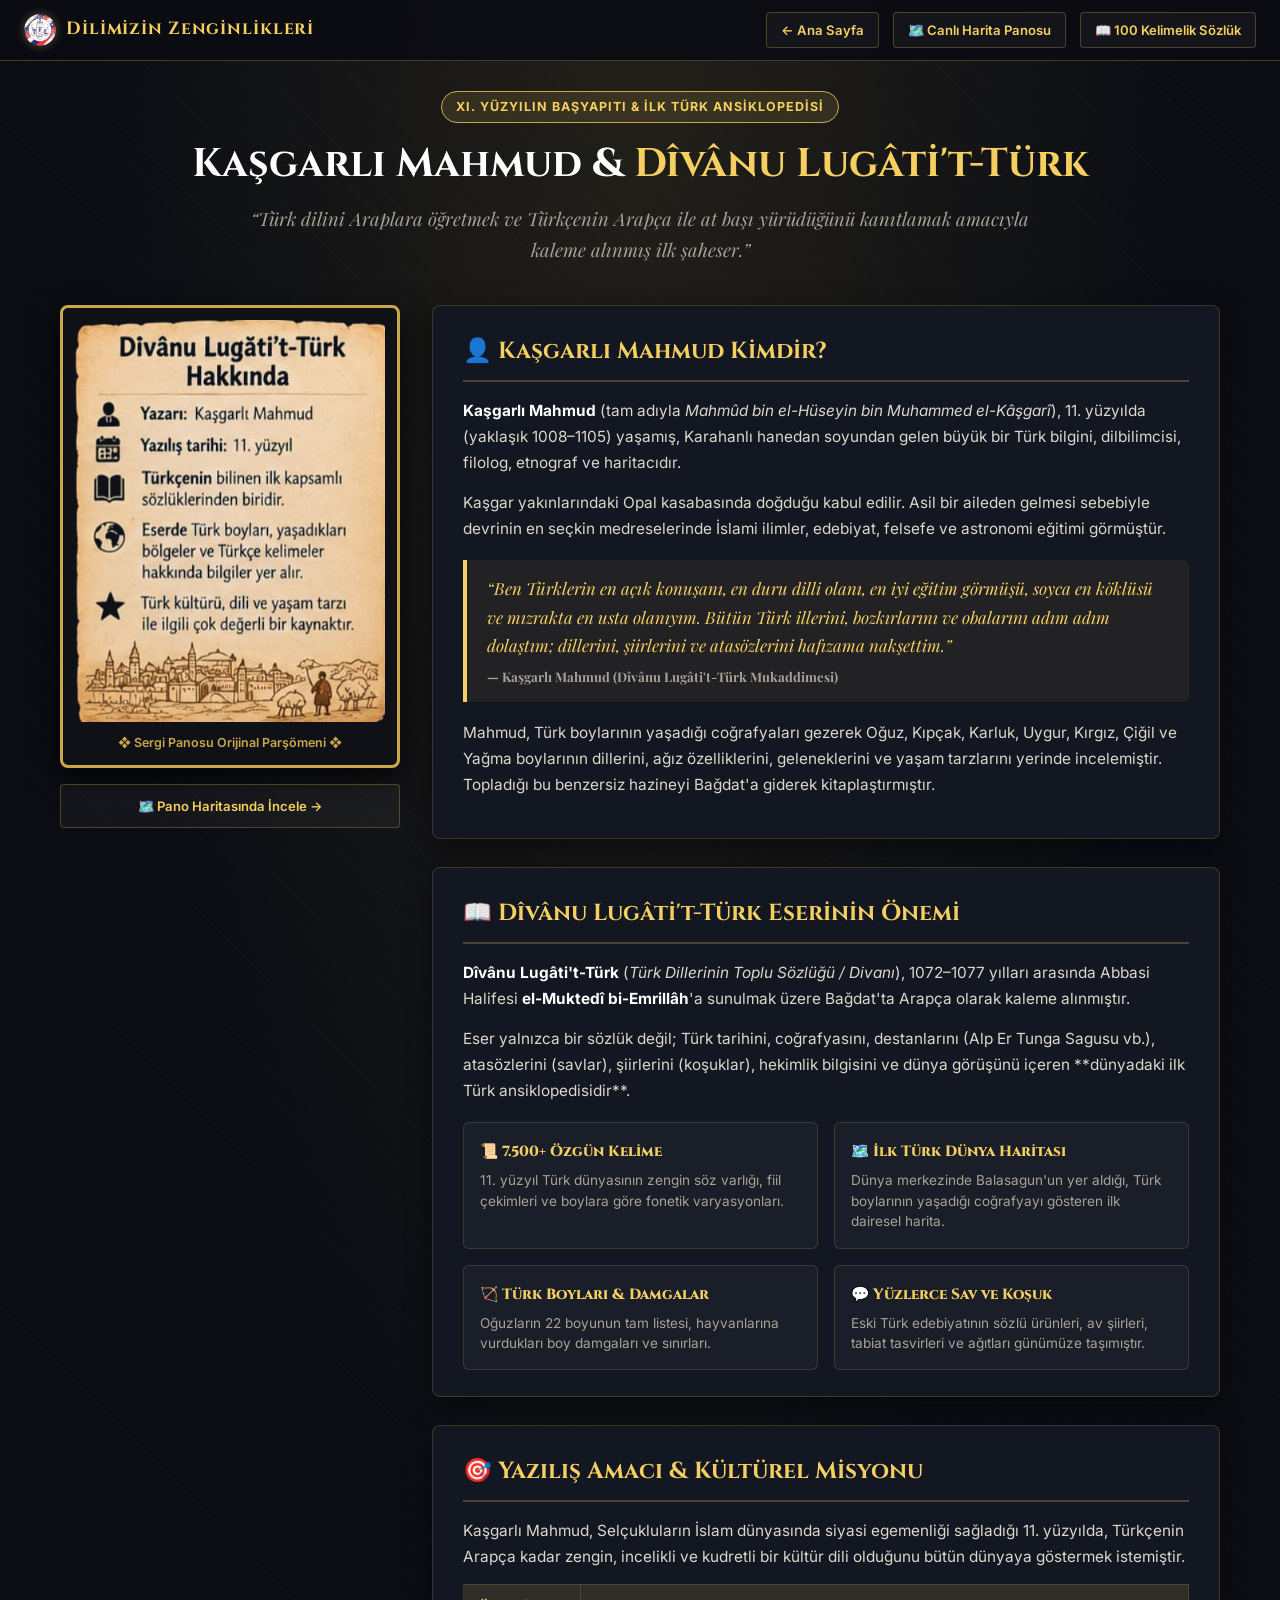
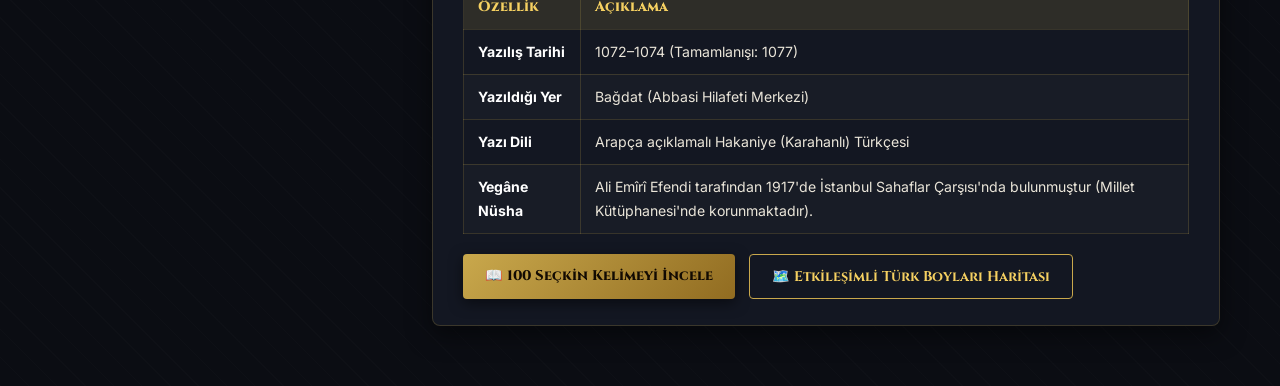
==== divanu.html @ dffff852 "Add files via upload" ====
<!DOCTYPE html>
<html lang="tr">
<head>
  <link rel="icon" href="favicon.ico" />
  <meta charset="UTF-8" />
  <meta name="viewport" content="width=device-width, initial-scale=1.0" />
  <title>Kaşgarlı Mahmud ve Dîvânu Lugâti't-Türk Rehberi – Dilimizin Zenginlikleri</title>
  <meta name="description" content="Kaşgarlı Mahmud'un hayatı, Türk dünyası seyahatleri ve 11. yüzyıl başyapıtı Dîvânu Lugâti't-Türk hakkında kapsamlı ansiklopedik rehber." />
  <link rel="preconnect" href="https://fonts.googleapis.com" />
  <link rel="preconnect" href="https://fonts.gstatic.com" crossorigin />
  <link href="https://fonts.googleapis.com/css2?family=Cinzel:wght@600;700;900&family=Playfair+Display:ital,wght@0,600;0,700;1,400&family=Inter:wght@400;500;600;700&display=swap" rel="stylesheet" />
  <style>
    :root {
      --gold-bright: #F5D061;
      --gold-mid:    #C9A84C;
      --gold-dark:   #8C6F2D;
      --bg-dark:     #0B0D13;
      --bg-card:     #131722;
      --text-main:   #EAE5D9;
      --text-muted:  #A8A296;
      --parch-bg:    #FDF9EE;
      --parch-border:#C0A265;
      --font-display:'Cinzel', serif;
      --font-serif:  'Playfair Display', serif;
      --font-body:   'Inter', sans-serif;
    }

    * { box-sizing: border-box; margin: 0; padding: 0; }
    body {
      background-color: var(--bg-dark);
      background-image: 
        radial-gradient(ellipse at 50% 0%, rgba(201,168,76,0.12) 0%, transparent 60%),
        repeating-linear-gradient(45deg, rgba(255,255,255,0.01) 0, rgba(255,255,255,0.01) 1px, transparent 0, transparent 20px);
      color: var(--text-main);
      font-family: var(--font-body);
      line-height: 1.7;
      padding-bottom: 60px;
    }

    /* ── ÜST GEZİNME ÇUBUĞU ── */
    .top-nav {
      position: sticky;
      top: 0;
      z-index: 100;
      background: rgba(11,13,19,0.92);
      backdrop-filter: blur(10px);
      border-bottom: 1px solid rgba(201,168,76,0.3);
      padding: 12px 24px;
      display: flex;
      justify-content: space-between;
      align-items: center;
    }
    .nav-brand {
      display: flex;
      align-items: center;
      gap: 10px;
      text-decoration: none;
      color: var(--gold-bright);
      font-family: var(--font-display);
      font-size: 1.1rem;
      font-weight: 700;
      letter-spacing: 0.05em;
    }
    .nav-links {
      display: flex;
      align-items: center;
      gap: 14px;
    }
    .nav-btn {
      color: var(--gold-bright);
      text-decoration: none;
      font-size: 0.82rem;
      font-weight: 600;
      padding: 6px 14px;
      border: 1px solid rgba(201,168,76,0.3);
      border-radius: 4px;
      background: rgba(255,255,255,0.04);
      transition: all 0.2s;
    }
    .nav-btn:hover {
      background: var(--gold-mid);
      color: #120a02;
    }

    /* ── HERO BANNER ── */
    .hero-banner {
      max-width: 1200px;
      margin: 30px auto 40px;
      padding: 0 20px;
      text-align: center;
    }
    .hero-badge {
      display: inline-flex;
      align-items: center;
      gap: 6px;
      padding: 4px 14px;
      background: rgba(201,168,76,0.15);
      border: 1px solid var(--gold-mid);
      border-radius: 20px;
      color: var(--gold-bright);
      font-size: 0.78rem;
      font-weight: 700;
      letter-spacing: 0.08em;
      margin-bottom: 16px;
      text-transform: uppercase;
    }
    .hero-title {
      font-family: var(--font-display);
      font-size: 2.5rem;
      color: #FFFFFF;
      margin-bottom: 14px;
      line-height: 1.25;
    }
    .hero-title span { color: var(--gold-bright); }
    .hero-subtitle {
      font-family: var(--font-serif);
      font-style: italic;
      color: var(--text-muted);
      font-size: 1.15rem;
      max-width: 780px;
      margin: 0 auto;
    }

    /* ── ANA İÇERİK IZGARASI ── */
    .content-container {
      max-width: 1200px;
      margin: 0 auto;
      padding: 0 20px;
      display: grid;
      grid-template-columns: 340px 1fr;
      gap: 32px;
    }
    @media (max-width: 900px) {
      .content-container { grid-template-columns: 1fr; }
    }

    /* Sol Bilgi Kartı (Panodaki Orijinal Parşömen) */
    .sidebar-parchment {
      position: sticky;
      top: 80px;
      align-self: start;
    }
    .parchment-img-wrap {
      background: #0f1117;
      border: 3px solid var(--gold-mid);
      border-radius: 8px;
      padding: 12px;
      box-shadow: 0 10px 30px rgba(0,0,0,0.8);
      text-align: center;
    }
    .parchment-img-wrap img {
      width: 100%;
      height: auto;
      border-radius: 4px;
      display: block;
    }
    .parchment-caption {
      margin-top: 10px;
      font-size: 0.78rem;
      color: var(--gold-mid);
      font-weight: 600;
    }

    /* Sağ Detaylı Ansiklopedik İçerik */
    .main-article {
      display: flex;
      flex-direction: column;
      gap: 28px;
    }
    .info-card {
      background: var(--bg-card);
      border: 1px solid rgba(201,168,76,0.22);
      border-radius: 8px;
      padding: 26px 30px;
      box-shadow: 0 8px 24px rgba(0,0,0,0.5);
    }
    .info-card h2 {
      font-family: var(--font-display);
      font-size: 1.45rem;
      color: var(--gold-bright);
      margin-bottom: 16px;
      padding-bottom: 8px;
      border-bottom: 2px solid rgba(201,168,76,0.3);
      display: flex;
      align-items: center;
      gap: 10px;
    }
    .info-card p {
      margin-bottom: 14px;
      color: #DDD7CA;
      font-size: 0.96rem;
    }
    .info-card strong { color: #FFFFFF; }

    /* Alıntı Kutusu */
    .quote-box {
      background: rgba(201,168,76,0.08);
      border-left: 4px solid var(--gold-bright);
      padding: 14px 20px;
      border-radius: 0 6px 6px 0;
      margin: 18px 0;
      font-family: var(--font-serif);
      font-style: italic;
      color: var(--gold-bright);
      font-size: 1.05rem;
    }
    .quote-author {
      display: block;
      margin-top: 6px;
      font-size: 0.82rem;
      font-style: normal;
      color: var(--text-muted);
      font-weight: 700;
    }

    /* 4 Temel Özellik Grid */
    .features-grid {
      display: grid;
      grid-template-columns: repeat(2, 1fr);
      gap: 16px;
      margin-top: 18px;
    }
    @media (max-width: 600px) {
      .features-grid { grid-template-columns: 1fr; }
    }
    .feature-item {
      background: rgba(255,255,255,0.03);
      border: 1px solid rgba(201,168,76,0.2);
      border-radius: 6px;
      padding: 16px;
    }
    .feature-item-title {
      font-family: var(--font-display);
      font-size: 0.92rem;
      font-weight: 800;
      color: var(--gold-bright);
      margin-bottom: 6px;
      display: flex;
      align-items: center;
      gap: 8px;
    }
    .feature-item p {
      font-size: 0.85rem;
      color: var(--text-muted);
      margin: 0;
      line-height: 1.5;
    }

    /* Eserin Bölümleri Tablosu */
    .dlt-stats-table {
      width: 100%;
      border-collapse: collapse;
      margin-top: 14px;
      font-size: 0.88rem;
    }
    .dlt-stats-table th, .dlt-stats-table td {
      padding: 10px 14px;
      border: 1px solid rgba(201,168,76,0.2);
      text-align: left;
    }
    .dlt-stats-table th {
      background: rgba(201,168,76,0.15);
      color: var(--gold-bright);
      font-family: var(--font-display);
      font-weight: 800;
    }
    .dlt-stats-table tr:nth-child(even) {
      background: rgba(255,255,255,0.02);
    }

    /* Aksiyon Çubuğu */
    .action-cta-box {
      margin-top: 20px;
      display: flex;
      gap: 14px;
      flex-wrap: wrap;
    }
    .cta-btn-primary {
      background: linear-gradient(135deg, var(--gold-mid), #916c21);
      color: #120a02;
      text-decoration: none;
      font-family: var(--font-display);
      font-weight: 800;
      padding: 10px 22px;
      border-radius: 4px;
      font-size: 0.88rem;
      box-shadow: 0 4px 14px rgba(0,0,0,0.5);
      transition: transform 0.2s;
    }
    .cta-btn-primary:hover { transform: scale(1.04); }
    .cta-btn-secondary {
      background: transparent;
      color: var(--gold-bright);
      border: 1px solid var(--gold-mid);
      text-decoration: none;
      font-family: var(--font-display);
      font-weight: 700;
      padding: 10px 22px;
      border-radius: 4px;
      font-size: 0.88rem;
      transition: background 0.2s;
    }
    .cta-btn-secondary:hover { background: rgba(201,168,76,0.15); }
  </style>
</head>
<body>

  <!-- ════ ÜST GEZİNME ÇUBUĞU ════ -->
  <nav class="top-nav">
    <a href="index.html" class="nav-brand">
      <img src="assets/proje_logo_clean.png" alt="Proje Logosu" style="height:32px;width:auto;border-radius:50%;box-shadow:0 0 8px rgba(201,168,76,0.4)" />
      <span>Dilimizin Zenginlikleri</span>
    </a>
    <div class="nav-links">
      <a href="index.html" class="nav-btn">← Ana Sayfa</a>
      <a href="harita.html" class="nav-btn">🗺️ Canlı Harita Panosu</a>
      <a href="sozluk.html" class="nav-btn">📖 100 Kelimelik Sözlük</a>
    </div>
  </nav>

  <!-- ════ HERO BAŞLIK ════ -->
  <header class="hero-banner">
    <div class="hero-badge">XI. Yüzyılın Başyapıtı & İlk Türk Ansiklopedisi</div>
    <h1 class="hero-title">Kaşgarlı Mahmud & <span>Dîvânu Lugâti't-Türk</span></h1>
    <p class="hero-subtitle">
      “Türk dilini Araplara öğretmek ve Türkçenin Arapça ile at başı yürüdüğünü kanıtlamak amacıyla kaleme alınmış ilk şaheser.”
    </p>
  </header>

  <!-- ════ İÇERİK GÖVDESİ ════ -->
  <main class="content-container">
    
    <!-- Sol Yan Panel: Panodaki Orijinal Parşömen Kartı -->
    <aside class="sidebar-parchment">
      <div class="parchment-img-wrap">
        <img src="assets/dlt_hakkinda_parchment.png" alt="Dîvânu Lugâti't-Türk Hakkında Orijinal Parşömen Görseli" />
        <div class="parchment-caption">❖ Sergi Panosu Orijinal Parşömeni ❖</div>
      </div>
      <div style="margin-top:16px;text-align:center">
        <a href="harita.html" class="nav-btn" style="display:inline-block;width:100%;padding:10px">
          🗺️ Pano Haritasında İncele →
        </a>
      </div>
    </aside>

    <!-- Sağ Ana Makale -->
    <article class="main-article">
      
      <!-- 1. Kaşgarlı Mahmud Kimdir? -->
      <section class="info-card">
        <h2>👤 Kaşgarlı Mahmud Kimdir?</h2>
        <p>
          <strong>Kaşgarlı Mahmud</strong> (tam adıyla <em>Mahmûd bin el-Hüseyin bin Muhammed el-Kâşgarî</em>), 11. yüzyılda (yaklaşık 1008–1105) yaşamış, Karahanlı hanedan soyundan gelen büyük bir Türk bilgini, dilbilimcisi, filolog, etnograf ve haritacıdır.
        </p>
        <p>
          Kaşgar yakınlarındaki Opal kasabasında doğduğu kabul edilir. Asil bir aileden gelmesi sebebiyle devrinin en seçkin medreselerinde İslami ilimler, edebiyat, felsefe ve astronomi eğitimi görmüştür.
        </p>
        
        <div class="quote-box">
          “Ben Türklerin en açık konuşanı, en duru dilli olanı, en iyi eğitim görmüşü, soyca en köklüsü ve mızrakta en usta olanıyım. Bütün Türk illerini, bozkırlarını ve obalarını adım adım dolaştım; dillerini, şiirlerini ve atasözlerini hafızama nakşettim.”
          <span class="quote-author">— Kaşgarlı Mahmud (Dîvânu Lugâti't-Türk Mukaddimesi)</span>
        </div>

        <p>
          Mahmud, Türk boylarının yaşadığı coğrafyaları gezerek Oğuz, Kıpçak, Karluk, Uygur, Kırgız, Çiğil ve Yağma boylarının dillerini, ağız özelliklerini, geleneklerini ve yaşam tarzlarını yerinde incelemiştir. Topladığı bu benzersiz hazineyi Bağdat'a giderek kitaplaştırmıştır.
        </p>
      </section>

      <!-- 2. Dîvânu Lugâti't-Türk Nedir? -->
      <section class="info-card">
        <h2>📖 Dîvânu Lugâti't-Türk Eserinin Önemi</h2>
        <p>
          <strong>Dîvânu Lugâti't-Türk</strong> (<em>Türk Dillerinin Toplu Sözlüğü / Divanı</em>), 1072–1077 yılları arasında Abbasi Halifesi <strong>el-Muktedî bi-Emrillâh</strong>'a sunulmak üzere Bağdat'ta Arapça olarak kaleme alınmıştır.
        </p>
        <p>
          Eser yalnızca bir sözlük değil; Türk tarihini, coğrafyasını, destanlarını (Alp Er Tunga Sagusu vb.), atasözlerini (savlar), şiirlerini (koşuklar), hekimlik bilgisini ve dünya görüşünü içeren **dünyadaki ilk Türk ansiklopedisidir**.
        </p>

        <div class="features-grid">
          <div class="feature-item">
            <div class="feature-item-title">📜 7.500+ Özgün Kelime</div>
            <p>11. yüzyıl Türk dünyasının zengin söz varlığı, fiil çekimleri ve boylara göre fonetik varyasyonları.</p>
          </div>
          <div class="feature-item">
            <div class="feature-item-title">🗺️ İlk Türk Dünya Haritası</div>
            <p>Dünya merkezinde Balasagun'un yer aldığı, Türk boylarının yaşadığı coğrafyayı gösteren ilk dairesel harita.</p>
          </div>
          <div class="feature-item">
            <div class="feature-item-title">🏹 Türk Boyları & Damgalar</div>
            <p>Oğuzların 22 boyunun tam listesi, hayvanlarına vurdukları boy damgaları ve sınırları.</p>
          </div>
          <div class="feature-item">
            <div class="feature-item-title">💬 Yüzlerce Sav ve Koşuk</div>
            <p>Eski Türk edebiyatının sözlü ürünleri, av şiirleri, tabiat tasvirleri ve ağıtları günümüze taşımıştır.</p>
          </div>
        </div>
      </section>

      <!-- 3. Eserin Yazılış Amacı ve Felsefesi -->
      <section class="info-card">
        <h2>🎯 Yazılış Amacı & Kültürel Misyonu</h2>
        <p>
          Kaşgarlı Mahmud, Selçukluların İslam dünyasında siyasi egemenliği sağladığı 11. yüzyılda, Türkçenin Arapça kadar zengin, incelikli ve kudretli bir kültür dili olduğunu bütün dünyaya göstermek istemiştir.
        </p>
        
        <table class="dlt-stats-table">
          <thead>
            <tr>
              <th>Özellik</th>
              <th>Açıklama</th>
            </tr>
          </thead>
          <tbody>
            <tr>
              <td><strong>Yazılış Tarihi</strong></td>
              <td>1072–1074 (Tamamlanışı: 1077)</td>
            </tr>
            <tr>
              <td><strong>Yazıldığı Yer</strong></td>
              <td>Bağdat (Abbasi Hilafeti Merkezi)</td>
            </tr>
            <tr>
              <td><strong>Yazı Dili</strong></td>
              <td>Arapça açıklamalı Hakaniye (Karahanlı) Türkçesi</td>
            </tr>
            <tr>
              <td><strong>Yegâne Nüsha</strong></td>
              <td>Ali Emîrî Efendi tarafından 1917'de İstanbul Sahaflar Çarşısı'nda bulunmuştur (Millet Kütüphanesi'nde korunmaktadır).</td>
            </tr>
          </tbody>
        </table>

        <div class="action-cta-box">
          <a href="sozluk.html" class="cta-btn-primary">📖 100 Seçkin Kelimeyi İncele</a>
          <a href="harita.html" class="cta-btn-secondary">🗺️ Etkileşimli Türk Boyları Haritası</a>
        </div>
      </section>

    </article>
  </main>

</body>
</html>
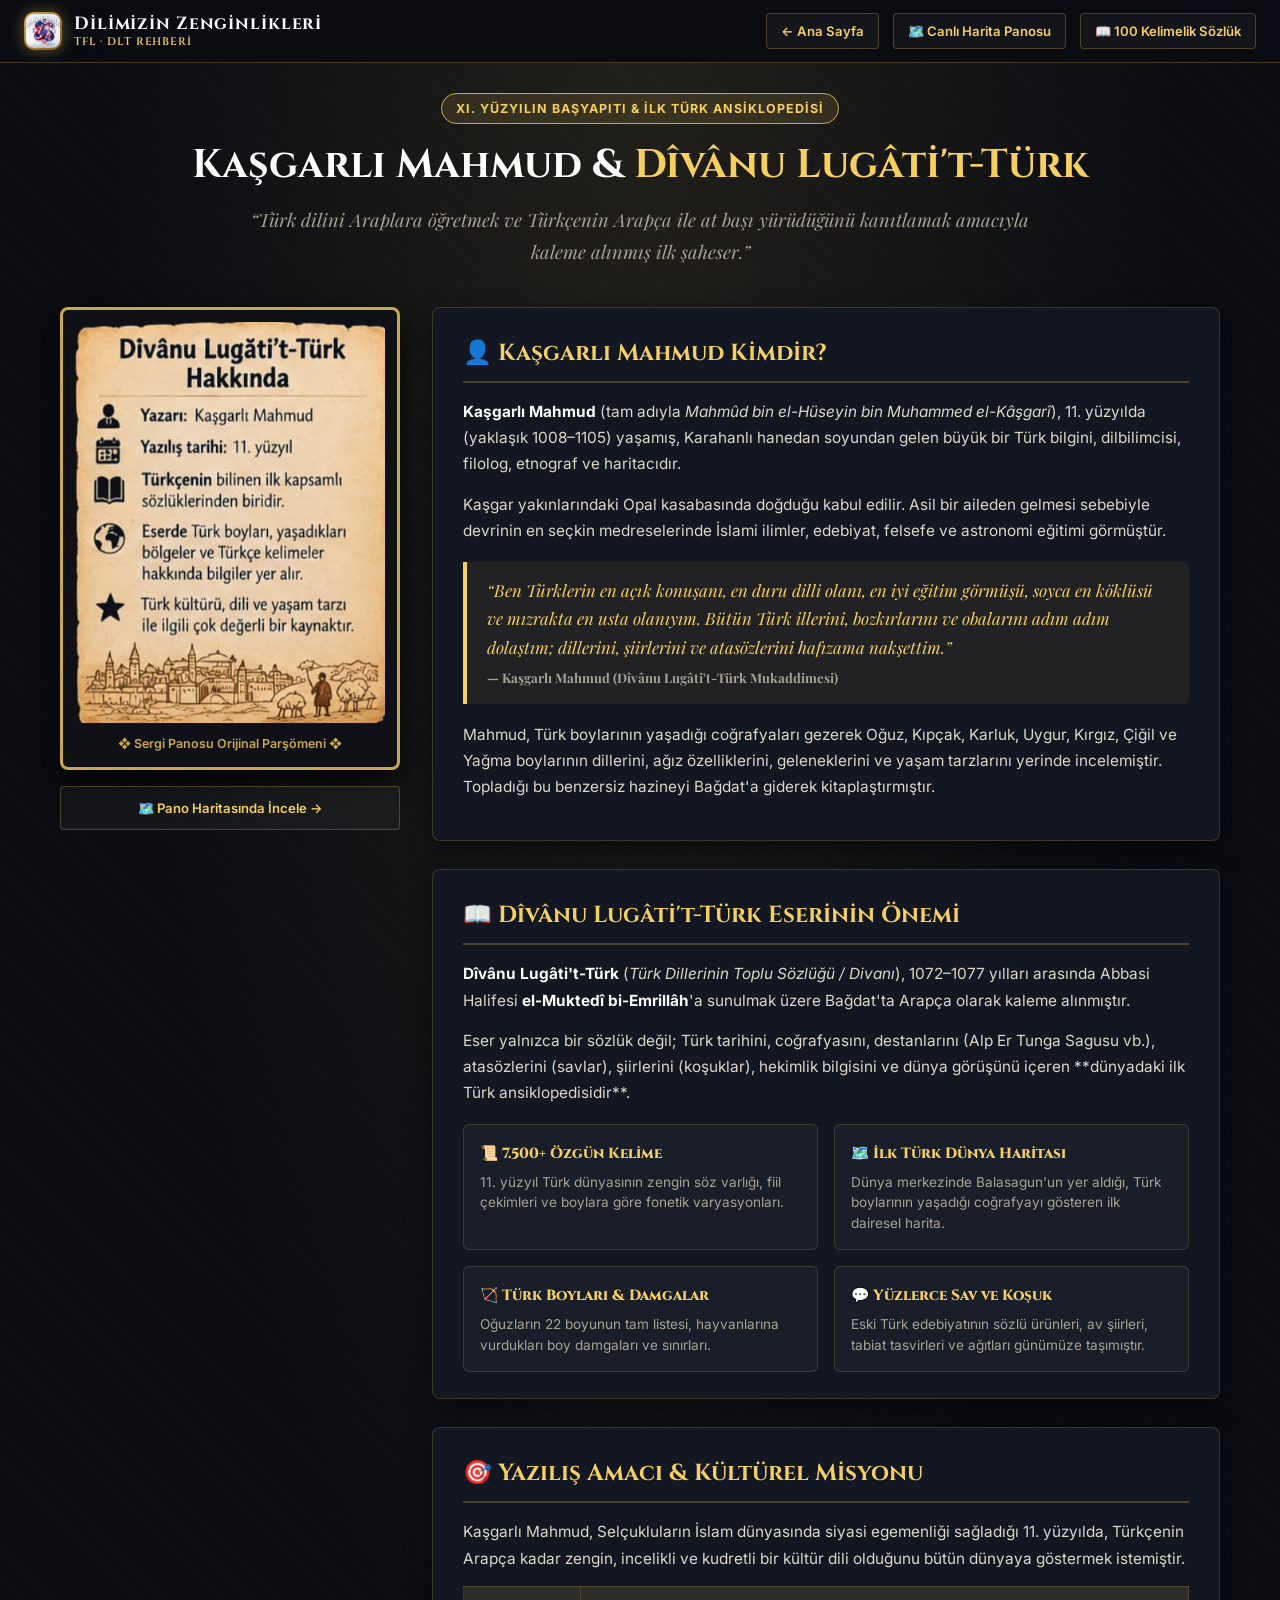
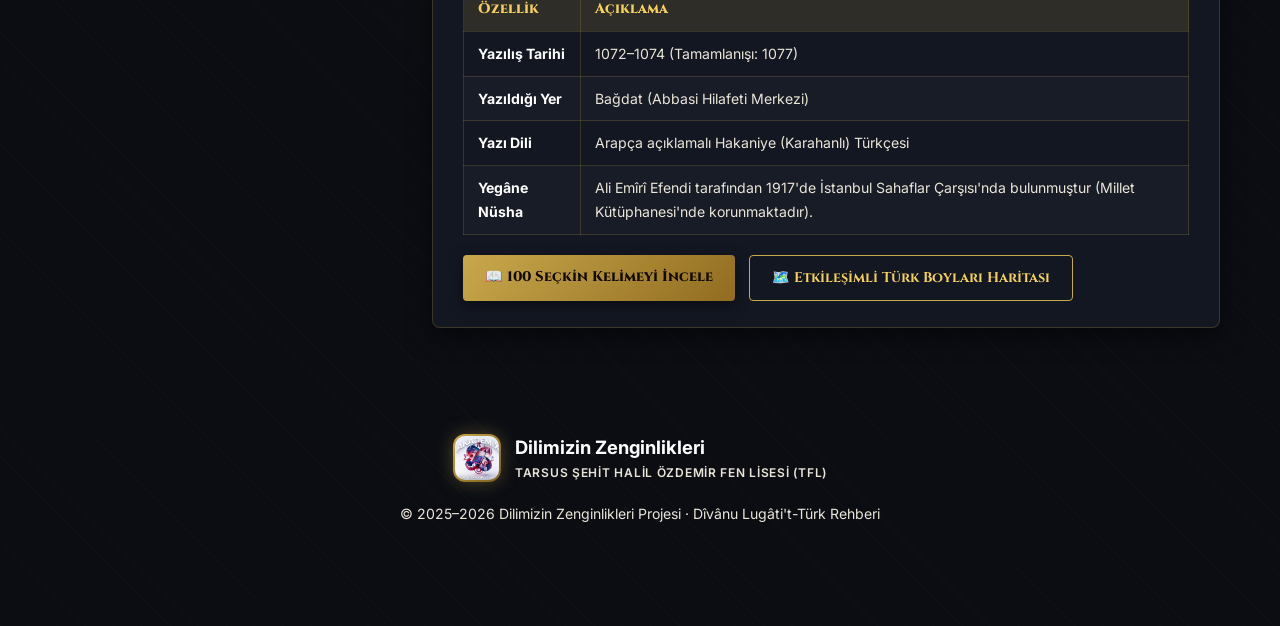
==== commit 8bb73e63: "f" ====
--- a/divanu.html
+++ b/divanu.html
@@ -307,9 +307,14 @@
 
   <!-- ════ ÜST GEZİNME ÇUBUĞU ════ -->
   <nav class="top-nav">
-    <a href="index.html" class="nav-brand">
-      <img src="assets/proje_logo_clean.png" alt="Proje Logosu" style="height:32px;width:auto;border-radius:50%;box-shadow:0 0 8px rgba(201,168,76,0.4)" />
-      <span>Dilimizin Zenginlikleri</span>
+    <a href="index.html" class="nav-brand" style="display:flex;align-items:center;gap:12px;text-decoration:none">
+      <div style="position:relative;display:flex;align-items:center;justify-content:center;width:38px;height:38px;border-radius:10px;background:linear-gradient(135deg,#c9a84c 0%,#7d611d 100%);padding:2px;box-shadow:0 0 15px rgba(201,168,76,0.45)">
+        <img src="assets/tfl_logo.jpeg" alt="TFL Logosu" style="width:100%;height:100%;border-radius:8px;object-fit:cover;display:block" />
+      </div>
+      <div style="display:flex;flex-direction:column;line-height:1.2">
+        <span style="font-weight:700;color:#fff">Dilimizin Zenginlikleri</span>
+        <span style="font-size:0.68rem;color:var(--color-gold);font-weight:600;letter-spacing:0.08em;text-transform:uppercase">TFL · DLT Rehberi</span>
+      </div>
     </a>
     <div class="nav-links">
       <a href="index.html" class="nav-btn">← Ana Sayfa</a>
@@ -439,5 +444,21 @@
     </article>
   </main>
 
+  <!-- ════ FOOTER ════ -->
+  <footer style="background:var(--color-surface);border-top:1px solid var(--color-border);padding:2.5rem 1.5rem;margin-top:4rem;text-align:center">
+    <div style="max-width:800px;margin:0 auto;display:flex;flex-direction:column;align-items:center;gap:12px">
+      <div style="display:flex;align-items:center;gap:14px">
+        <div style="width:48px;height:48px;border-radius:12px;background:linear-gradient(135deg,#c9a84c,#7d611d);padding:2px;box-shadow:0 0 18px rgba(201,168,76,0.35)">
+          <img src="assets/tfl_logo.jpeg" alt="TFL Logosu" style="width:100%;height:100%;border-radius:10px;object-fit:cover;display:block" />
+        </div>
+        <div style="text-align:left">
+          <div style="font-size:1.15rem;font-weight:700;color:#fff">Dilimizin Zenginlikleri</div>
+          <div style="font-size:0.75rem;color:var(--color-gold);font-weight:600;letter-spacing:0.06em">TARSUS ŞEHİT HALİL ÖZDEMİR FEN LİSESİ (TFL)</div>
+        </div>
+      </div>
+      <p style="color:var(--color-text-muted);font-size:0.88rem;margin-top:6px">© 2025–2026 Dilimizin Zenginlikleri Projesi · Dîvânu Lugâti't-Türk Rehberi</p>
+    </div>
+  </footer>
+
 </body>
 </html>
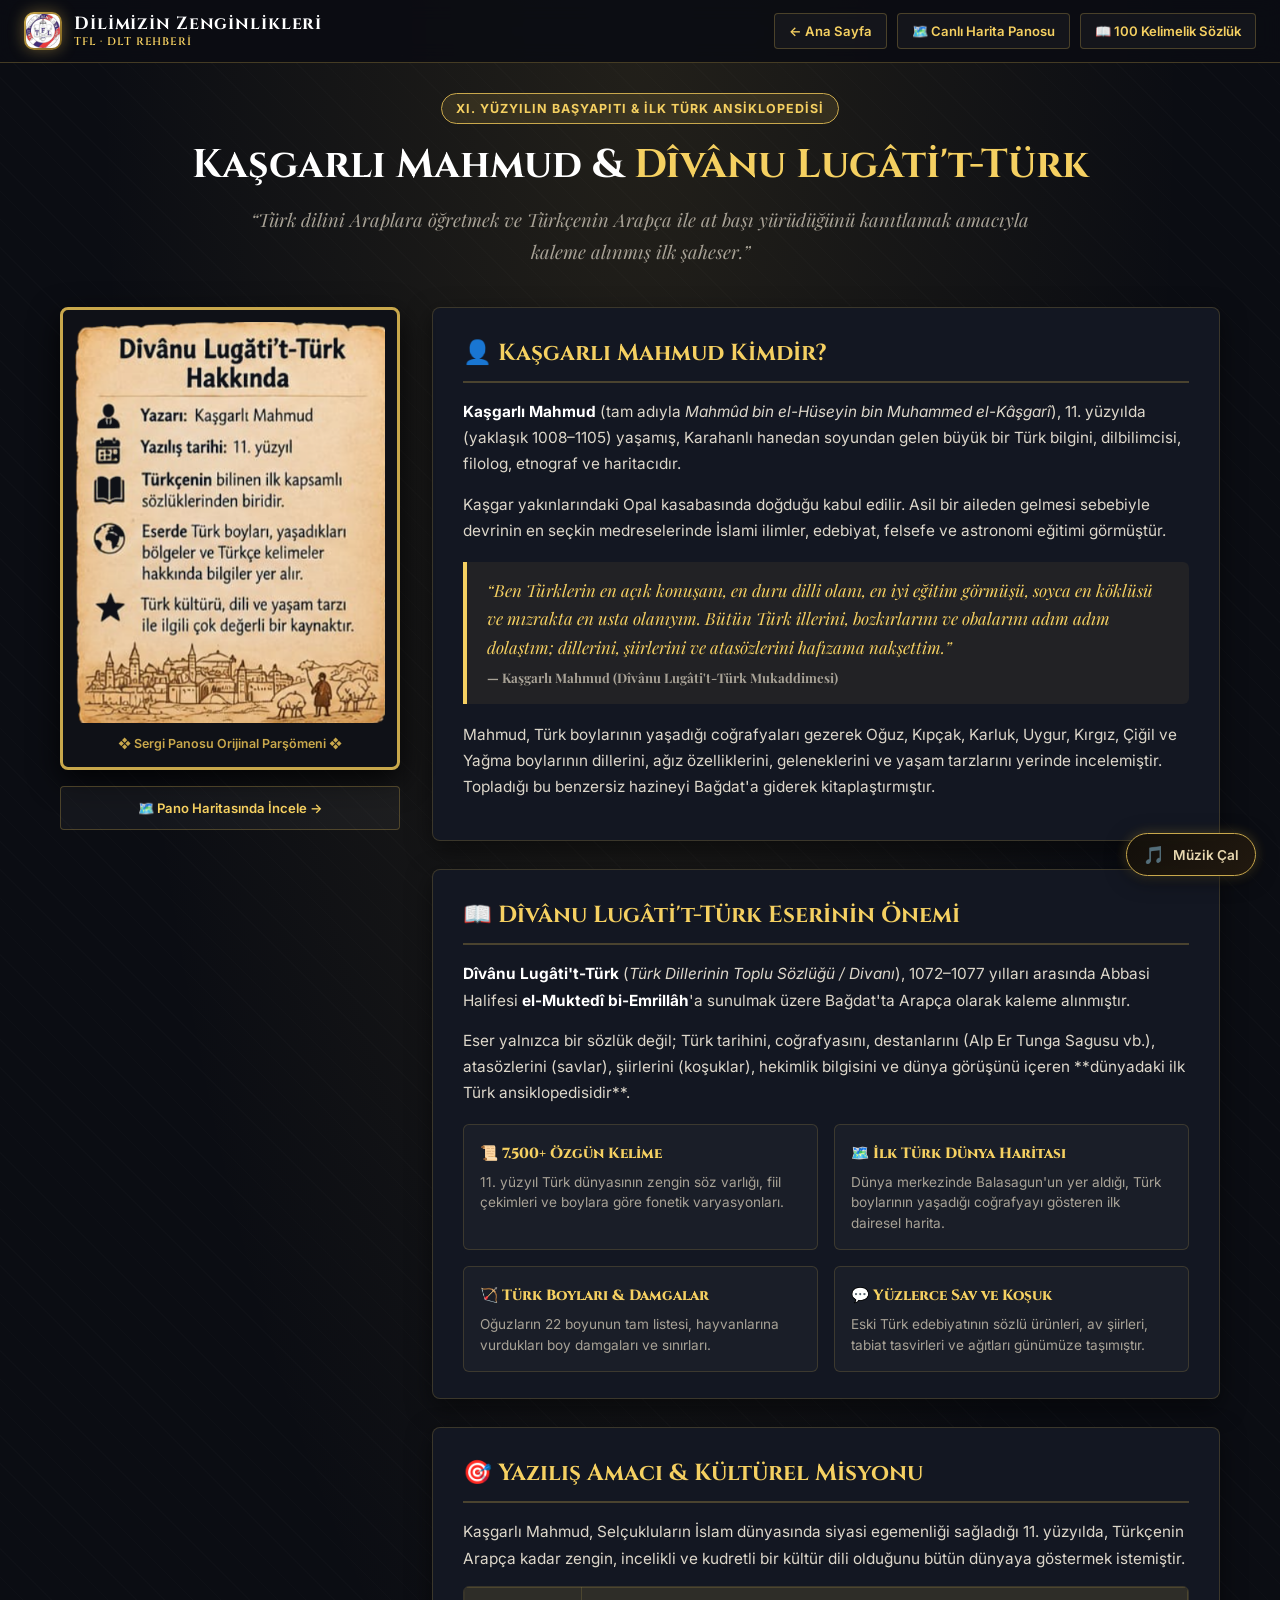
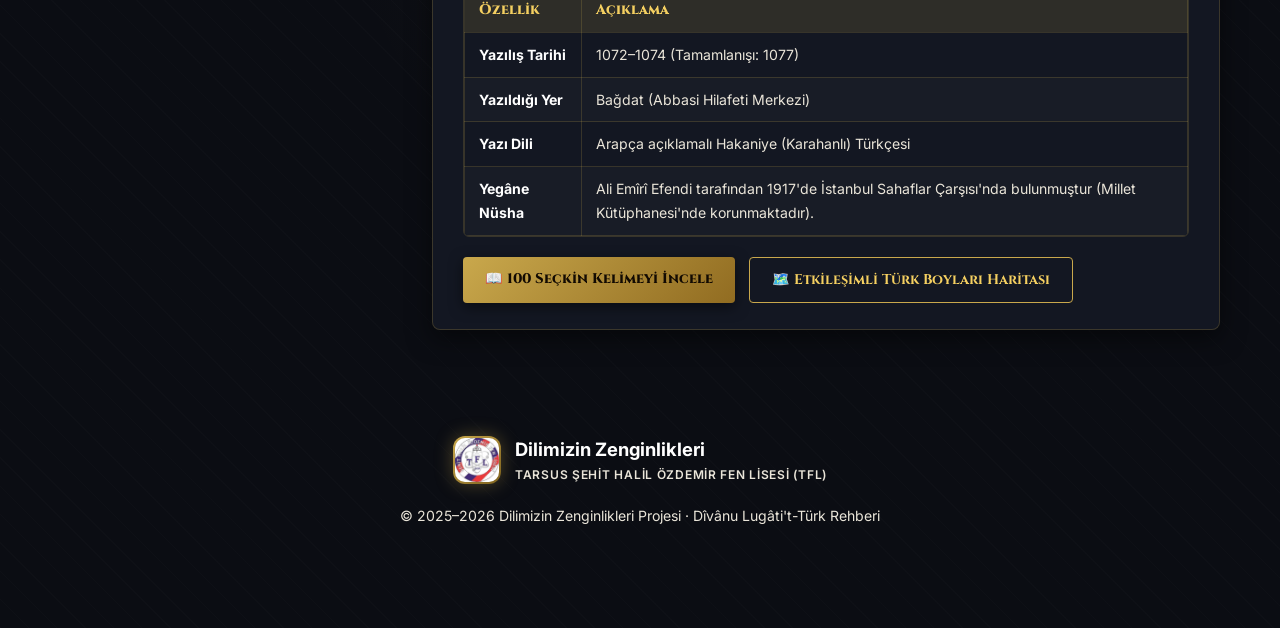
==== commit 197380a6: "son" ====
--- a/divanu.html
+++ b/divanu.html
@@ -49,6 +49,8 @@
       display: flex;
       justify-content: space-between;
       align-items: center;
+      flex-wrap: wrap;
+      gap: 12px;
     }
     .nav-brand {
       display: flex;
@@ -64,7 +66,8 @@
     .nav-links {
       display: flex;
       align-items: center;
-      gap: 14px;
+      gap: 10px;
+      flex-wrap: wrap;
     }
     .nav-btn {
       color: var(--gold-bright);
@@ -76,6 +79,7 @@
       border-radius: 4px;
       background: rgba(255,255,255,0.04);
       transition: all 0.2s;
+      white-space: nowrap;
     }
     .nav-btn:hover {
       background: var(--gold-mid);
@@ -247,10 +251,18 @@
     }
 
     /* Eserin Bölümleri Tablosu */
+    .table-responsive {
+      width: 100%;
+      overflow-x: auto;
+      -webkit-overflow-scrolling: touch;
+      margin-top: 14px;
+      border: 1px solid rgba(201,168,76,0.2);
+      border-radius: 6px;
+    }
     .dlt-stats-table {
       width: 100%;
+      min-width: 420px;
       border-collapse: collapse;
-      margin-top: 14px;
       font-size: 0.88rem;
     }
     .dlt-stats-table th, .dlt-stats-table td {
@@ -286,6 +298,7 @@
       font-size: 0.88rem;
       box-shadow: 0 4px 14px rgba(0,0,0,0.5);
       transition: transform 0.2s;
+      text-align: center;
     }
     .cta-btn-primary:hover { transform: scale(1.04); }
     .cta-btn-secondary {
@@ -299,8 +312,83 @@
       border-radius: 4px;
       font-size: 0.88rem;
       transition: background 0.2s;
+      text-align: center;
     }
     .cta-btn-secondary:hover { background: rgba(201,168,76,0.15); }
+
+    /* ── MOBİL UYUMLULUK (RESPONSIVE) ── */
+    @media (max-width: 768px) {
+      .top-nav {
+        padding: 10px 16px;
+        flex-direction: column;
+        align-items: stretch;
+      }
+      .nav-brand {
+        justify-content: center;
+      }
+      .nav-links {
+        justify-content: center;
+        width: 100%;
+      }
+      .nav-btn {
+        flex: 1;
+        text-align: center;
+        padding: 6px 8px;
+        font-size: 0.76rem;
+      }
+      .hero-banner {
+        margin: 20px auto 28px;
+        padding: 0 16px;
+      }
+      .hero-title {
+        font-size: 1.85rem;
+      }
+      .hero-subtitle {
+        font-size: 0.98rem;
+      }
+      .content-container {
+        padding: 0 14px;
+        gap: 20px;
+      }
+      .sidebar-parchment {
+        position: static;
+        width: 100%;
+        max-width: 420px;
+        margin: 0 auto 10px;
+      }
+      .info-card {
+        padding: 18px 16px;
+      }
+      .info-card h2 {
+        font-size: 1.22rem;
+      }
+      .quote-box {
+        padding: 12px 14px;
+        font-size: 0.95rem;
+      }
+      .action-cta-box {
+        flex-direction: column;
+      }
+      .cta-btn-primary, .cta-btn-secondary {
+        width: 100%;
+      }
+    }
+    @media (max-width: 480px) {
+      .hero-title {
+        font-size: 1.6rem;
+      }
+      .hero-badge {
+        font-size: 0.7rem;
+        padding: 3px 10px;
+      }
+      .nav-links {
+        flex-direction: column;
+        gap: 6px;
+      }
+      .nav-btn {
+        width: 100%;
+      }
+    }
   </style>
 </head>
 <body>
@@ -408,6 +496,7 @@
           Kaşgarlı Mahmud, Selçukluların İslam dünyasında siyasi egemenliği sağladığı 11. yüzyılda, Türkçenin Arapça kadar zengin, incelikli ve kudretli bir kültür dili olduğunu bütün dünyaya göstermek istemiştir.
         </p>
         
+        <div class="table-responsive">
         <table class="dlt-stats-table">
           <thead>
             <tr>
@@ -434,6 +523,7 @@
             </tr>
           </tbody>
         </table>
+        </div>
 
         <div class="action-cta-box">
           <a href="sozluk.html" class="cta-btn-primary">📖 100 Seçkin Kelimeyi İncele</a>
@@ -460,5 +550,6 @@
     </div>
   </footer>
 
+  <script src="music-player.js"></script>
 </body>
 </html>
